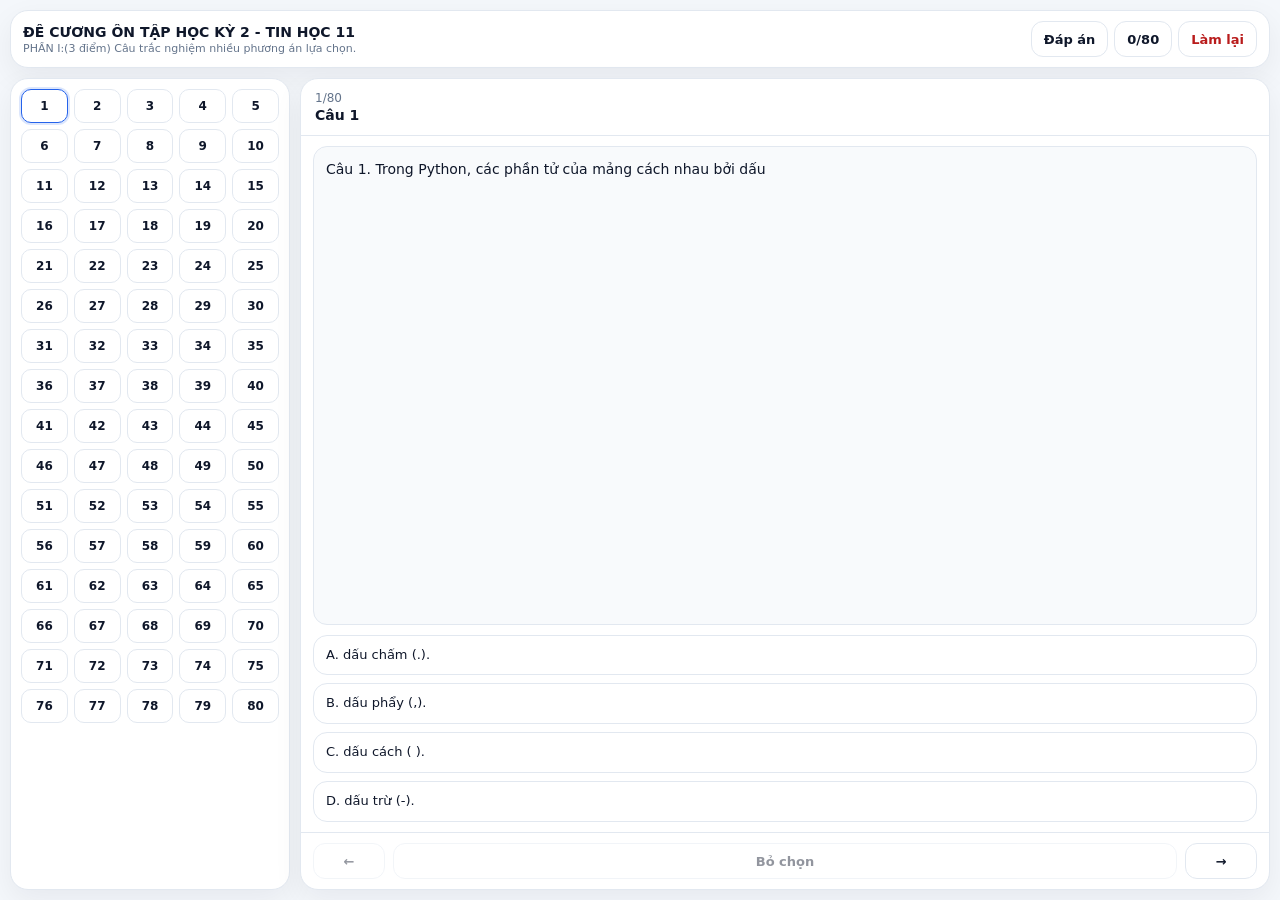
==== v2/index.html @ 0afbe0dc "Add initial CSS styles for the application layout and components - Define CSS variables for colors a" ====
<!DOCTYPE html>
<html lang="vi">
<head>
  <meta charset="UTF-8" />
  <meta name="viewport" content="width=device-width, initial-scale=1.0, viewport-fit=cover" />
  <title>Ôn tập Tin 11 HK2 - 80 câu trắc nghiệm</title>
  <link rel="stylesheet" href="style.css" />
</head>
<body>
  <div class="app">
    <header class="topbar">
      <div class="titlebox">
        <div class="title" id="examTitle">Đang tải…</div>
        <div class="subtitle" id="examSection"></div>
      </div>

      <div class="tools">
        <button class="tool-btn mobile-only" id="openPaletteBtn" type="button">1–80</button>
        <button class="tool-btn" id="toggleAnswerBtn" type="button" aria-pressed="false">Đáp án</button>
        <div class="summary" id="summary">0/80</div>
        <button class="tool-btn danger" id="resetBtn" type="button" title="Xóa toàn bộ lựa chọn">Làm lại</button>
      </div>
    </header>

    <main class="main">
      <aside class="sidebar card">
        <div class="palette" id="paletteDesktop"></div>
      </aside>

      <section class="viewer card">
        <div class="viewer-head">
          <div>
            <div class="q-position" id="qPosition">1/80</div>
            <div class="q-number" id="qNumber">Câu 1</div>
          </div>
          <div class="answer-chip" id="answerChip" hidden>Đáp án: A</div>
        </div>

        <div class="viewer-body">
          <div class="question-text" id="questionText">Đang tải…</div>
          <div class="options" id="options"></div>
        </div>

        <div class="viewer-foot">
          <button class="nav-btn" id="prevBtn" type="button">←</button>
          <button class="nav-btn" id="clearBtn" type="button">Bỏ chọn</button>
          <button class="nav-btn" id="nextBtn" type="button">→</button>
        </div>
      </section>
    </main>
  </div>

  <div class="overlay" id="overlay" hidden>
    <div class="overlay-panel">
      <div class="overlay-head">
        <div class="overlay-title">Chọn câu</div>
        <button class="tool-btn" id="closePaletteBtn" type="button">Đóng</button>
      </div>
      <div class="palette mobile-palette" id="paletteMobile"></div>
    </div>
  </div>

  <script src="javascript.js"></script>
</body>
</html>
---- v2/style.css ----
:root {
  --bg: #f4f7fb;
  --card: #ffffff;
  --line: #e2e8f0;
  --text: #0f172a;
  --muted: #64748b;
  --accent: #2563eb;
  --accent-soft: #eff6ff;
  --green: #15803d;
  --green-soft: #ecfdf5;
  --red: #b91c1c;
  --red-soft: #fef2f2;
  --shadow: 0 10px 30px rgba(15, 23, 42, 0.06);
}

* {
  box-sizing: border-box;
}

html,
body {
  height: 100%;
  margin: 0;
}

body {
  font-family: Inter, system-ui, -apple-system, BlinkMacSystemFont, "Segoe UI", sans-serif;
  background: var(--bg);
  color: var(--text);
  overflow: hidden;
}

button {
  font: inherit;
}

.app {
  height: 100dvh;
  padding: 10px;
  display: grid;
  grid-template-rows: auto 1fr;
  gap: 10px;
}

.card,
.topbar {
  background: var(--card);
  border: 1px solid var(--line);
  border-radius: 18px;
  box-shadow: var(--shadow);
}

.topbar {
  display: flex;
  align-items: center;
  justify-content: space-between;
  gap: 10px;
  padding: 10px 12px;
  min-width: 0;
}

.titlebox {
  flex: 1;
  min-width: 0;
}

.title {
  font-size: 14px;
  font-weight: 700;
  white-space: nowrap;
  overflow: hidden;
  text-overflow: ellipsis;
}

.subtitle {
  margin-top: 2px;
  font-size: 11px;
  color: var(--muted);
  white-space: nowrap;
  overflow: hidden;
  text-overflow: ellipsis;
}

.tools {
  display: flex;
  align-items: center;
  justify-content: flex-end;
  gap: 6px;
  flex-wrap: wrap;
}

.tool-btn,
.nav-btn,
.q-btn,
.option-btn {
  -webkit-tap-highlight-color: transparent;
  touch-action: manipulation;
}

.tool-btn,
.nav-btn {
  min-height: 36px;
  padding: 0 12px;
  border: 1px solid var(--line);
  background: var(--card);
  color: var(--text);
  border-radius: 12px;
  font-size: 13px;
  font-weight: 600;
  cursor: pointer;
  transition: 0.15s ease;
}

.tool-btn:hover,
.nav-btn:hover {
  border-color: #94a3b8;
  background: #f8fafc;
}

.tool-btn.active {
  border-color: var(--accent);
  background: var(--accent-soft);
  color: #1d4ed8;
}

.tool-btn.danger {
  color: var(--red);
}

.tool-btn:disabled,
.nav-btn:disabled {
  opacity: 0.45;
  cursor: not-allowed;
}

.summary {
  min-height: 36px;
  padding: 0 12px;
  display: flex;
  align-items: center;
  justify-content: center;
  border: 1px solid var(--line);
  border-radius: 12px;
  background: var(--card);
  font-size: 13px;
  font-weight: 700;
  white-space: nowrap;
}

.main {
  min-height: 0;
  display: grid;
  grid-template-columns: minmax(240px, 280px) minmax(0, 1fr);
  gap: 10px;
}

.sidebar {
  min-height: 0;
  overflow: auto;
  padding: 10px;
}

.palette {
  display: grid;
  grid-template-columns: repeat(auto-fill, minmax(40px, 1fr));
  gap: 6px;
  align-content: start;
}

.q-btn {
  height: 34px;
  border: 1px solid var(--line);
  background: var(--card);
  color: var(--text);
  border-radius: 10px;
  font-size: 12px;
  font-weight: 700;
  cursor: pointer;
  transition: 0.15s ease;
}

.q-btn:hover {
  border-color: #94a3b8;
  background: #f8fafc;
}

.q-btn.answered {
  background: var(--accent-soft);
  border-color: #bfdbfe;
  color: #1d4ed8;
}

.q-btn.correct {
  background: var(--green-soft);
  border-color: #86efac;
  color: var(--green);
}

.q-btn.wrong {
  background: var(--red-soft);
  border-color: #fca5a5;
  color: var(--red);
}

.q-btn.current {
  border-color: var(--accent);
  box-shadow: 0 0 0 2px rgba(37, 99, 235, 0.16);
}

.viewer {
  min-width: 0;
  min-height: 0;
  display: grid;
  grid-template-rows: auto 1fr auto;
  overflow: hidden;
}

.viewer-head {
  display: flex;
  align-items: center;
  justify-content: space-between;
  gap: 10px;
  padding: 12px 14px;
  border-bottom: 1px solid var(--line);
}

.q-position {
  font-size: 12px;
  color: var(--muted);
}

.q-number {
  margin-top: 2px;
  font-size: 14px;
  font-weight: 700;
}

.answer-chip {
  flex-shrink: 0;
  padding: 8px 10px;
  border-radius: 999px;
  border: 1px solid #86efac;
  background: var(--green-soft);
  color: var(--green);
  font-size: 12px;
  font-weight: 700;
  white-space: nowrap;
}

.viewer-body {
  min-height: 0;
  display: flex;
  flex-direction: column;
  gap: 10px;
  padding: 10px 12px;
  overflow: hidden;
}

.question-text {
  flex: 1 1 auto;
  min-height: 0;
  overflow: auto;
  padding: 12px;
  border: 1px solid var(--line);
  border-radius: 14px;
  background: #f8fafc;
  white-space: pre-wrap;
  word-break: break-word;
  font-size: 14px;
  line-height: 1.5;
  tab-size: 4;
}

.options {
  flex: 0 1 auto;
  overflow: auto;
  display: grid;
  gap: 8px;
}

.option-btn {
  width: 100%;
  text-align: left;
  padding: 10px 12px;
  border: 1px solid var(--line);
  border-radius: 14px;
  background: var(--card);
  color: var(--text);
  cursor: pointer;
  transition: 0.15s ease;
  white-space: pre-wrap;
  word-break: break-word;
  font-size: 13px;
  line-height: 1.45;
}

.option-btn:hover {
  border-color: #94a3b8;
  background: #f8fafc;
}

.option-btn.selected {
  border-color: var(--accent);
  background: var(--accent-soft);
}

.option-btn.correct {
  border-color: #86efac;
  background: var(--green-soft);
  color: #166534;
}

.option-btn.wrong {
  border-color: #fca5a5;
  background: var(--red-soft);
  color: #991b1b;
}

.viewer-foot {
  display: grid;
  grid-template-columns: 72px 1fr 72px;
  gap: 8px;
  padding: 10px 12px;
  border-top: 1px solid var(--line);
}

.overlay {
  position: fixed;
  inset: 0;
  z-index: 50;
  background: rgba(15, 23, 42, 0.45);
  padding: 8px;
}

.overlay-panel {
  height: calc(100dvh - 16px);
  background: var(--card);
  border: 1px solid var(--line);
  border-radius: 18px;
  box-shadow: var(--shadow);
  display: grid;
  grid-template-rows: auto 1fr;
  gap: 10px;
  padding: 10px;
  overflow: hidden;
}

.overlay-head {
  display: flex;
  align-items: center;
  justify-content: space-between;
  gap: 8px;
}

.overlay-title {
  font-size: 14px;
  font-weight: 700;
}

.mobile-palette {
  overflow: auto;
}

.mobile-only {
  display: none;
}

[hidden] {
  display: none !important;
}

.q-btn:focus-visible,
.tool-btn:focus-visible,
.nav-btn:focus-visible,
.option-btn:focus-visible {
  outline: 2px solid rgba(37, 99, 235, 0.2);
  outline-offset: 2px;
}

*::-webkit-scrollbar {
  width: 10px;
  height: 10px;
}

*::-webkit-scrollbar-track {
  background: transparent;
}

*::-webkit-scrollbar-thumb {
  background: #cbd5e1;
  border-radius: 999px;
  border: 2px solid transparent;
  background-clip: padding-box;
}

@media (max-width: 900px) {
  .app {
    padding: 8px;
    gap: 8px;
  }

  .main {
    grid-template-columns: 1fr;
  }

  .sidebar {
    display: none;
  }

  .mobile-only {
    display: inline-flex;
  }

  .subtitle {
    display: none;
  }

  .topbar {
    padding: 8px 10px;
  }

  .title {
    font-size: 13px;
  }

  .viewer-head {
    padding: 10px 12px;
  }

  .viewer-body {
    padding: 8px 10px;
  }

  .question-text {
    padding: 10px;
    font-size: 13px;
    line-height: 1.45;
  }

  .option-btn {
    padding: 10px;
    font-size: 12.5px;
  }

  .viewer-foot {
    grid-template-columns: 60px 1fr 60px;
    padding: 8px 10px;
  }

  .palette {
    grid-template-columns: repeat(auto-fill, minmax(42px, 1fr));
  }
}

@media (max-height: 720px) {
  .question-text {
    font-size: 13px;
    line-height: 1.4;
  }

  .option-btn {
    font-size: 12.5px;
    padding: 9px 10px;
  }

  .q-btn {
    height: 32px;
  }
}
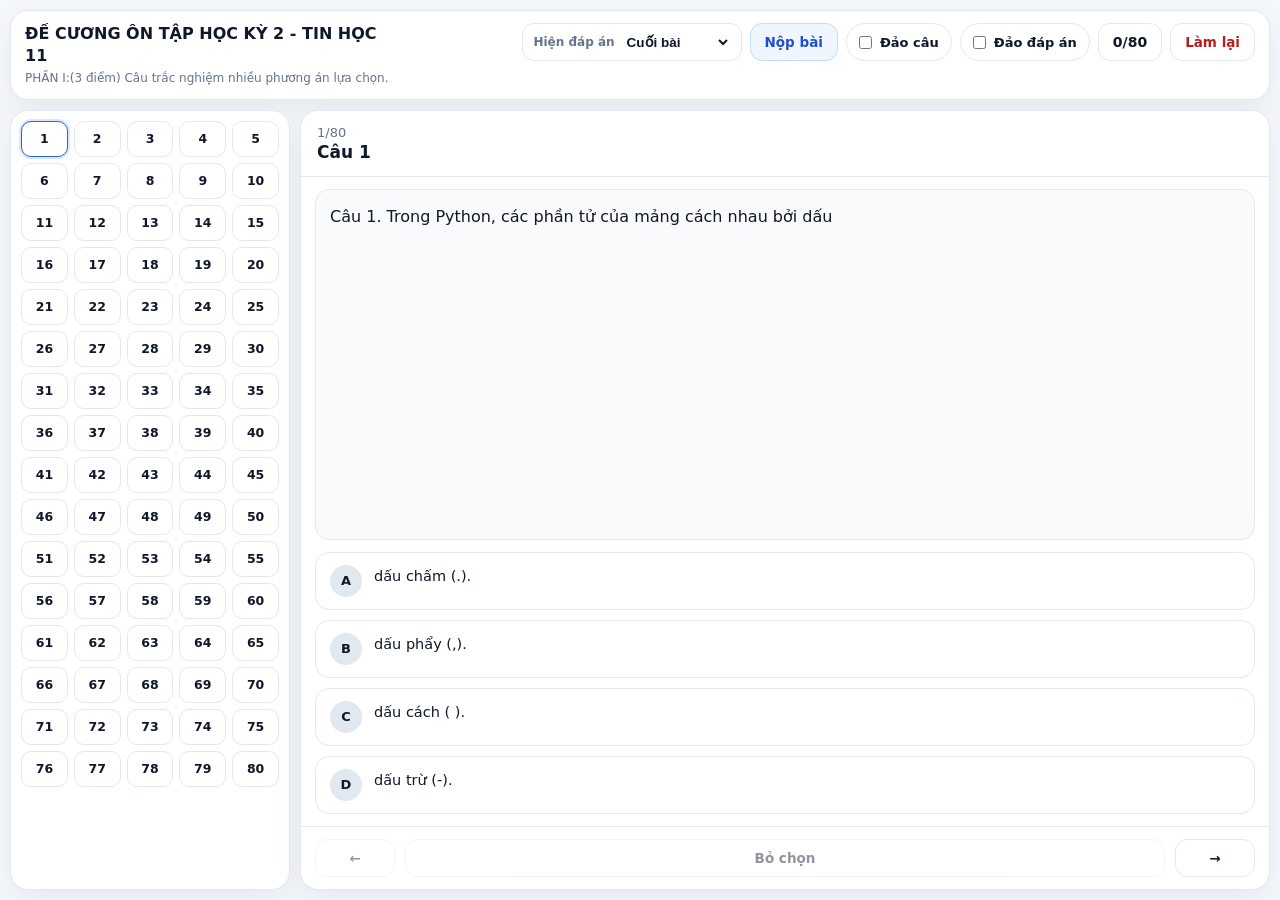
==== commit d19b9f0a: "feat: enhance exam interface with answer reveal options and improved styling" ====
--- a/v2/index.html
+++ b/v2/index.html
@@ -16,7 +16,22 @@
 
       <div class="tools">
         <button class="tool-btn mobile-only" id="openPaletteBtn" type="button">1–80</button>
-        <button class="tool-btn" id="toggleAnswerBtn" type="button" aria-pressed="false">Đáp án</button>
+        <label class="tool-field mode-field" for="revealModeSelect">
+          <span class="tool-label">Hiện đáp án</span>
+          <select class="tool-select" id="revealModeSelect">
+            <option value="submit">Cuối bài</option>
+            <option value="instant">Chọn xong</option>
+          </select>
+        </label>
+        <button class="tool-btn accent" id="submitBtn" type="button">Nộp bài</button>
+        <label class="toggle-chip" for="shuffleQuestionsToggle">
+          <input id="shuffleQuestionsToggle" type="checkbox" />
+          <span>Đảo câu</span>
+        </label>
+        <label class="toggle-chip" for="shuffleOptionsToggle">
+          <input id="shuffleOptionsToggle" type="checkbox" />
+          <span>Đảo đáp án</span>
+        </label>
         <div class="summary" id="summary">0/80</div>
         <button class="tool-btn danger" id="resetBtn" type="button" title="Xóa toàn bộ lựa chọn">Làm lại</button>
       </div>
--- a/v2/style.css
+++ b/v2/style.css
@@ -52,10 +52,11 @@
 
 .topbar {
   display: flex;
-  align-items: center;
+  align-items: flex-start;
   justify-content: space-between;
-  gap: 10px;
-  padding: 10px 12px;
+  flex-wrap: wrap;
+  gap: 12px;
+  padding: 12px 14px;
   min-width: 0;
 }
 
@@ -65,28 +66,36 @@
 }
 
 .title {
-  font-size: 14px;
-  font-weight: 700;
-  white-space: nowrap;
+  font-size: 16px;
+  font-weight: 700;
+  line-height: 1.35;
+  white-space: normal;
+  display: -webkit-box;
+  -webkit-box-orient: vertical;
+  -webkit-line-clamp: 2;
   overflow: hidden;
-  text-overflow: ellipsis;
 }
 
 .subtitle {
-  margin-top: 2px;
-  font-size: 11px;
+  margin-top: 4px;
+  font-size: 12px;
+  line-height: 1.4;
   color: var(--muted);
-  white-space: nowrap;
+  white-space: normal;
+  display: -webkit-box;
+  -webkit-box-orient: vertical;
+  -webkit-line-clamp: 2;
   overflow: hidden;
-  text-overflow: ellipsis;
 }
 
 .tools {
   display: flex;
   align-items: center;
   justify-content: flex-end;
-  gap: 6px;
+  gap: 8px;
   flex-wrap: wrap;
+  flex: 1 1 460px;
+  min-width: 0;
 }
 
 .tool-btn,
@@ -99,13 +108,13 @@
 
 .tool-btn,
 .nav-btn {
-  min-height: 36px;
-  padding: 0 12px;
+  min-height: 38px;
+  padding: 0 14px;
   border: 1px solid var(--line);
   background: var(--card);
   color: var(--text);
   border-radius: 12px;
-  font-size: 13px;
+  font-size: 13.5px;
   font-weight: 600;
   cursor: pointer;
   transition: 0.15s ease;
@@ -123,6 +132,12 @@
   color: #1d4ed8;
 }
 
+.tool-btn.accent {
+  border-color: #bfdbfe;
+  background: var(--accent-soft);
+  color: #1d4ed8;
+}
+
 .tool-btn.danger {
   color: var(--red);
 }
@@ -133,16 +148,74 @@
   cursor: not-allowed;
 }
 
+.tool-field {
+  min-height: 38px;
+  max-width: 100%;
+  padding: 0 10px;
+  display: inline-flex;
+  align-items: center;
+  gap: 8px;
+  border: 1px solid var(--line);
+  border-radius: 12px;
+  background: var(--card);
+}
+
+.mode-field {
+  min-width: 0;
+}
+
+.tool-label {
+  flex-shrink: 0;
+  color: var(--muted);
+  font-size: 12px;
+  font-weight: 700;
+  white-space: nowrap;
+}
+
+.tool-select {
+  min-width: 108px;
+  max-width: 100%;
+  border: 0;
+  padding: 0;
+  background: transparent;
+  color: var(--text);
+  font-size: 13.5px;
+  font-weight: 700;
+  outline: none;
+}
+
+.toggle-chip {
+  min-height: 38px;
+  max-width: 100%;
+  padding: 0 12px;
+  display: inline-flex;
+  align-items: center;
+  gap: 8px;
+  border: 1px solid var(--line);
+  border-radius: 999px;
+  background: var(--card);
+  color: var(--text);
+  font-size: 13px;
+  font-weight: 700;
+  cursor: pointer;
+  user-select: none;
+}
+
+.toggle-chip input {
+  margin: 0;
+  accent-color: var(--accent);
+}
+
 .summary {
-  min-height: 36px;
-  padding: 0 12px;
+  min-height: 38px;
+  padding: 0 14px;
   display: flex;
   align-items: center;
   justify-content: center;
   border: 1px solid var(--line);
   border-radius: 12px;
   background: var(--card);
-  font-size: 13px;
+  font-size: 14px;
   font-weight: 700;
   white-space: nowrap;
 }
@@ -168,12 +241,12 @@
 }
 
 .q-btn {
-  height: 34px;
+  height: 36px;
   border: 1px solid var(--line);
   background: var(--card);
   color: var(--text);
   border-radius: 10px;
-  font-size: 12px;
+  font-size: 12.5px;
   font-weight: 700;
   cursor: pointer;
   transition: 0.15s ease;
@@ -220,29 +293,29 @@
   align-items: center;
   justify-content: space-between;
   gap: 10px;
-  padding: 12px 14px;
+  padding: 14px 16px;
   border-bottom: 1px solid var(--line);
 }
 
 .q-position {
-  font-size: 12px;
+  font-size: 13px;
   color: var(--muted);
 }
 
 .q-number {
   margin-top: 2px;
-  font-size: 14px;
+  font-size: 17px;
   font-weight: 700;
 }
 
 .answer-chip {
   flex-shrink: 0;
-  padding: 8px 10px;
+  padding: 9px 12px;
   border-radius: 999px;
   border: 1px solid #86efac;
   background: var(--green-soft);
   color: var(--green);
-  font-size: 12px;
+  font-size: 13px;
   font-weight: 700;
   white-space: nowrap;
 }
@@ -251,8 +324,8 @@
   min-height: 0;
   display: flex;
   flex-direction: column;
-  gap: 10px;
-  padding: 10px 12px;
+  gap: 12px;
+  padding: 12px 14px;
   overflow: hidden;
 }
 
@@ -260,14 +333,14 @@
   flex: 1 1 auto;
   min-height: 0;
   overflow: auto;
-  padding: 12px;
+  padding: 14px;
   border: 1px solid var(--line);
   border-radius: 14px;
   background: #f8fafc;
   white-space: pre-wrap;
   word-break: break-word;
-  font-size: 14px;
-  line-height: 1.5;
+  font-size: 16px;
+  line-height: 1.6;
   tab-size: 4;
 }
 
@@ -275,13 +348,17 @@
   flex: 0 1 auto;
   overflow: auto;
   display: grid;
-  gap: 8px;
+  gap: 10px;
 }
 
 .option-btn {
   width: 100%;
   text-align: left;
-  padding: 10px 12px;
+  padding: 12px 14px;
+  display: grid;
+  grid-template-columns: auto minmax(0, 1fr);
+  align-items: start;
+  gap: 12px;
   border: 1px solid var(--line);
   border-radius: 14px;
   background: var(--card);
@@ -290,8 +367,25 @@
   transition: 0.15s ease;
   white-space: pre-wrap;
   word-break: break-word;
+  font-size: 14.5px;
+  line-height: 1.55;
+}
+
+.option-label {
+  width: 32px;
+  height: 32px;
+  display: inline-flex;
+  align-items: center;
+  justify-content: center;
+  border-radius: 999px;
+  background: #e2e8f0;
+  color: #0f172a;
   font-size: 13px;
-  line-height: 1.45;
+  font-weight: 800;
+}
+
+.option-copy {
+  min-width: 0;
 }
 
 .option-btn:hover {
@@ -310,17 +404,42 @@
   color: #166534;
 }
 
+.option-btn.correct .option-label {
+  background: #bbf7d0;
+  color: #166534;
+}
+
 .option-btn.wrong {
   border-color: #fca5a5;
   background: var(--red-soft);
   color: #991b1b;
 }
 
+.option-btn.wrong .option-label {
+  background: #fecaca;
+  color: #991b1b;
+}
+
+.option-btn.selected .option-label {
+  background: #bfdbfe;
+  color: #1d4ed8;
+}
+
+.option-btn.correct.selected .option-label {
+  background: #bbf7d0;
+  color: #166534;
+}
+
+.option-btn.wrong.selected .option-label {
+  background: #fecaca;
+  color: #991b1b;
+}
+
 .viewer-foot {
   display: grid;
-  grid-template-columns: 72px 1fr 72px;
-  gap: 8px;
-  padding: 10px 12px;
+  grid-template-columns: 80px 1fr 80px;
+  gap: 10px;
+  padding: 12px 14px;
   border-top: 1px solid var(--line);
 }
 
@@ -416,35 +535,46 @@
   }
 
   .topbar {
-    padding: 8px 10px;
+    padding: 10px 12px;
+  }
+
+  .tools {
+    width: 100%;
+    justify-content: flex-start;
   }
 
   .title {
-    font-size: 13px;
+    font-size: 14px;
   }
 
   .viewer-head {
+    padding: 12px 14px;
+  }
+
+  .viewer-body {
     padding: 10px 12px;
   }
 
-  .viewer-body {
-    padding: 8px 10px;
-  }
-
   .question-text {
-    padding: 10px;
-    font-size: 13px;
-    line-height: 1.45;
+    padding: 12px;
+    font-size: 14.5px;
+    line-height: 1.5;
   }
 
   .option-btn {
-    padding: 10px;
-    font-size: 12.5px;
+    padding: 11px 12px;
+    font-size: 13.5px;
+    gap: 10px;
+  }
+
+  .option-label {
+    width: 30px;
+    height: 30px;
   }
 
   .viewer-foot {
-    grid-template-columns: 60px 1fr 60px;
-    padding: 8px 10px;
+    grid-template-columns: 64px 1fr 64px;
+    padding: 10px 12px;
   }
 
   .palette {
@@ -454,13 +584,13 @@
 
 @media (max-height: 720px) {
   .question-text {
+    font-size: 14px;
+    line-height: 1.45;
+  }
+
+  .option-btn {
     font-size: 13px;
-    line-height: 1.4;
-  }
-
-  .option-btn {
-    font-size: 12.5px;
-    padding: 9px 10px;
+    padding: 10px 12px;
   }
 
   .q-btn {
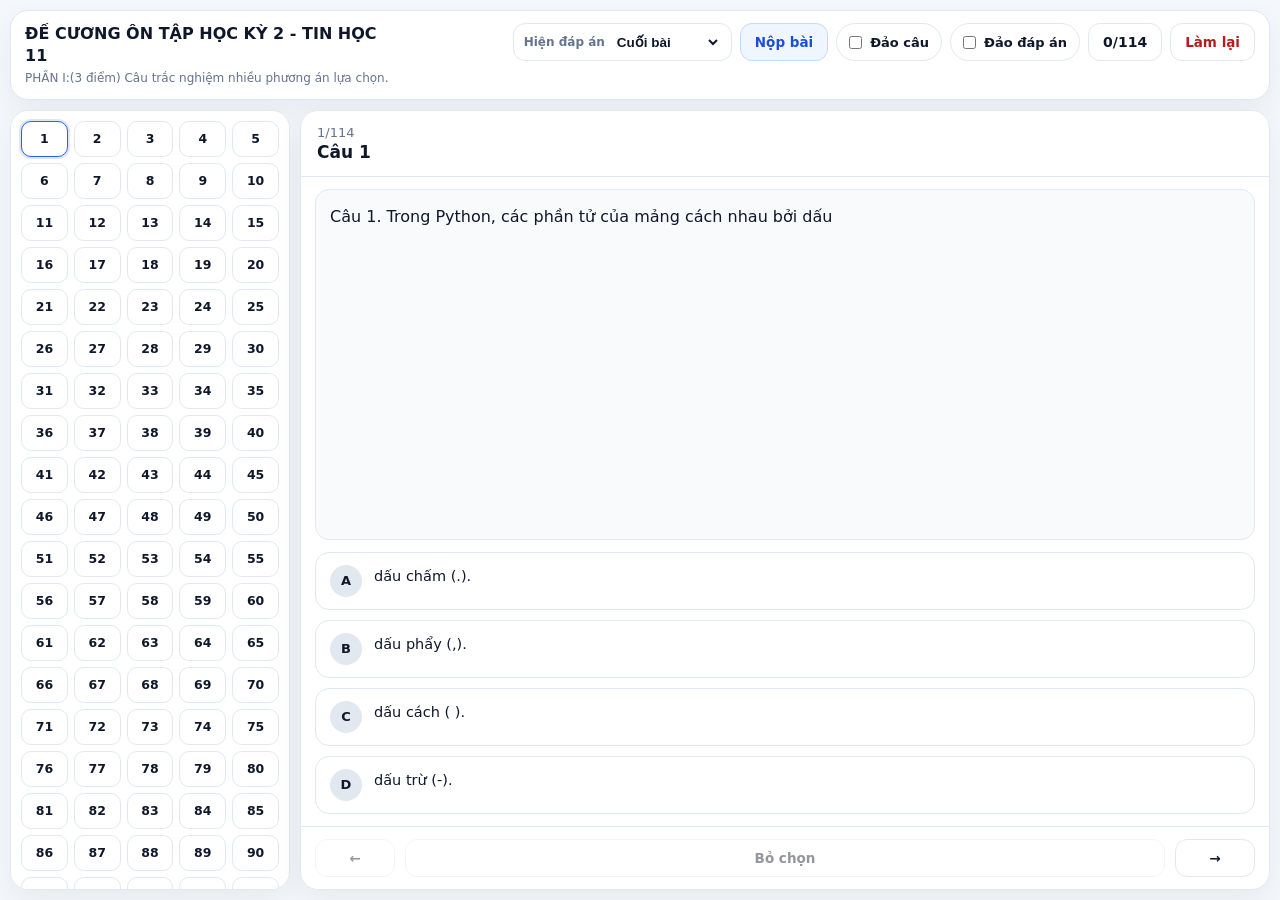
==== commit 97c23eeb: "feat: update exam interface with improved titles and button labels; add new questions to the questio" ====
--- a/v2/index.html
+++ b/v2/index.html
@@ -3,7 +3,7 @@
 <head>
   <meta charset="UTF-8" />
   <meta name="viewport" content="width=device-width, initial-scale=1.0, viewport-fit=cover" />
-  <title>Ôn tập Tin 11 HK2 - 80 câu trắc nghiệm</title>
+  <title>Ôn tập Tin 11 HK2 - trắc nghiệm</title>
   <link rel="stylesheet" href="style.css" />
 </head>
 <body>
@@ -15,7 +15,7 @@
       </div>
 
       <div class="tools">
-        <button class="tool-btn mobile-only" id="openPaletteBtn" type="button">1–80</button>
+        <button class="tool-btn mobile-only" id="openPaletteBtn" type="button">Câu</button>
         <label class="tool-field mode-field" for="revealModeSelect">
           <span class="tool-label">Hiện đáp án</span>
           <select class="tool-select" id="revealModeSelect">
@@ -32,7 +32,7 @@
           <input id="shuffleOptionsToggle" type="checkbox" />
           <span>Đảo đáp án</span>
         </label>
-        <div class="summary" id="summary">0/80</div>
+        <div class="summary" id="summary">0/0</div>
         <button class="tool-btn danger" id="resetBtn" type="button" title="Xóa toàn bộ lựa chọn">Làm lại</button>
       </div>
     </header>
@@ -45,7 +45,7 @@
       <section class="viewer card">
         <div class="viewer-head">
           <div>
-            <div class="q-position" id="qPosition">1/80</div>
+            <div class="q-position" id="qPosition">0/0</div>
             <div class="q-number" id="qNumber">Câu 1</div>
           </div>
           <div class="answer-chip" id="answerChip" hidden>Đáp án: A</div>
--- a/v2/style.css
+++ b/v2/style.css
@@ -10,6 +10,17 @@
   --green-soft: #ecfdf5;
   --red: #b91c1c;
   --red-soft: #fef2f2;
+  --code-bg: #0f172a;
+  --code-border: #1e293b;
+  --code-text: #e2e8f0;
+  --code-comment: #94a3b8;
+  --code-keyword: #f59e0b;
+  --code-builtin: #67e8f9;
+  --code-string: #86efac;
+  --code-number: #fda4af;
+  --inline-code-bg: #e0f2fe;
+  --inline-code-border: #bae6fd;
+  --inline-code-text: #0c4a6e;
   --shadow: 0 10px 30px rgba(15, 23, 42, 0.06);
 }
 
@@ -120,6 +131,13 @@
   transition: 0.15s ease;
 }
 
+.tool-btn,
+.tool-field,
+.toggle-chip,
+.summary {
+  min-width: 0;
+}
+
 .tool-btn:hover,
 .nav-btn:hover {
   border-color: #94a3b8;
@@ -201,6 +219,13 @@
   user-select: none;
 }
 
+.toggle-chip span {
+  min-width: 0;
+  overflow: hidden;
+  text-overflow: ellipsis;
+  white-space: nowrap;
+}
+
 .toggle-chip input {
   margin: 0;
   accent-color: var(--accent);
@@ -334,14 +359,77 @@
   min-height: 0;
   overflow: auto;
   padding: 14px;
+  display: flex;
+  flex-direction: column;
+  gap: 12px;
   border: 1px solid var(--line);
   border-radius: 14px;
   background: #f8fafc;
-  white-space: pre-wrap;
+  white-space: normal;
   word-break: break-word;
   font-size: 16px;
   line-height: 1.6;
   tab-size: 4;
+}
+
+.question-stem {
+  white-space: pre-wrap;
+}
+
+.question-code {
+  margin: 0;
+  border: 1px solid var(--code-border);
+  border-radius: 14px;
+  background: linear-gradient(180deg, #111827 0%, var(--code-bg) 100%);
+  color: var(--code-text);
+  overflow-x: auto;
+  box-shadow: inset 0 1px 0 rgba(255, 255, 255, 0.04);
+}
+
+.question-code code {
+  display: block;
+  min-width: max-content;
+  padding: 14px 16px;
+  font-family: Consolas, "Courier New", monospace;
+  font-size: 13.5px;
+  line-height: 1.6;
+  white-space: pre;
+  tab-size: 4;
+}
+
+.inline-code {
+  display: inline-block;
+  padding: 0.08em 0.45em;
+  border: 1px solid var(--inline-code-border);
+  border-radius: 8px;
+  background: var(--inline-code-bg);
+  color: var(--inline-code-text);
+  font-family: Consolas, "Courier New", monospace;
+  font-size: 0.92em;
+  line-height: 1.45;
+  white-space: break-spaces;
+}
+
+.code-token.comment {
+  color: var(--code-comment);
+  font-style: italic;
+}
+
+.code-token.keyword {
+  color: var(--code-keyword);
+  font-weight: 700;
+}
+
+.code-token.builtin {
+  color: var(--code-builtin);
+}
+
+.code-token.string {
+  color: var(--code-string);
+}
+
+.code-token.number {
+  color: var(--code-number);
 }
 
 .options {
@@ -535,16 +623,94 @@
   }
 
   .topbar {
+    gap: 8px;
     padding: 10px 12px;
   }
 
   .tools {
     width: 100%;
-    justify-content: flex-start;
+    display: grid;
+    grid-template-columns: auto minmax(0, 1fr) minmax(0, 1fr) auto;
+    justify-content: stretch;
+    align-items: stretch;
+    gap: 6px;
   }
 
   .title {
     font-size: 14px;
+    -webkit-line-clamp: 1;
+  }
+
+  .tool-btn,
+  .tool-field,
+  .toggle-chip,
+  .summary {
+    min-height: 34px;
+  }
+
+  .tool-btn,
+  .summary {
+    padding: 0 10px;
+    font-size: 12.5px;
+    border-radius: 11px;
+  }
+
+  .tool-field {
+    padding: 0 8px;
+    gap: 6px;
+  }
+
+  .tool-label {
+    font-size: 11px;
+  }
+
+  .tool-select {
+    min-width: 0;
+    width: 100%;
+    font-size: 12.5px;
+  }
+
+  .toggle-chip {
+    padding: 0 10px;
+    gap: 6px;
+    justify-content: center;
+    font-size: 12px;
+  }
+
+  #openPaletteBtn {
+    grid-column: 1;
+    grid-row: 1;
+    justify-content: center;
+  }
+
+  .mode-field {
+    grid-column: 2 / 4;
+    grid-row: 1;
+  }
+
+  #submitBtn {
+    grid-column: 4;
+    grid-row: 1;
+  }
+
+  #summary {
+    grid-column: 1;
+    grid-row: 2;
+  }
+
+  #shuffleQuestionsToggle {
+    grid-column: 2;
+    grid-row: 2;
+  }
+
+  #shuffleOptionsToggle {
+    grid-column: 3;
+    grid-row: 2;
+  }
+
+  #resetBtn {
+    grid-column: 4;
+    grid-row: 2;
   }
 
   .viewer-head {
@@ -561,6 +727,10 @@
     line-height: 1.5;
   }
 
+  .question-code code {
+    font-size: 12.5px;
+  }
+
   .option-btn {
     padding: 11px 12px;
     font-size: 13.5px;
@@ -582,12 +752,27 @@
   }
 }
 
+@media (max-width: 560px) {
+  .tool-label {
+    display: none;
+  }
+
+  .mode-field {
+    padding-inline: 10px;
+  }
+}
+
 @media (max-height: 720px) {
   .question-text {
     font-size: 14px;
     line-height: 1.45;
   }
 
+  .question-code code {
+    font-size: 12px;
+    line-height: 1.5;
+  }
+
   .option-btn {
     font-size: 13px;
     padding: 10px 12px;
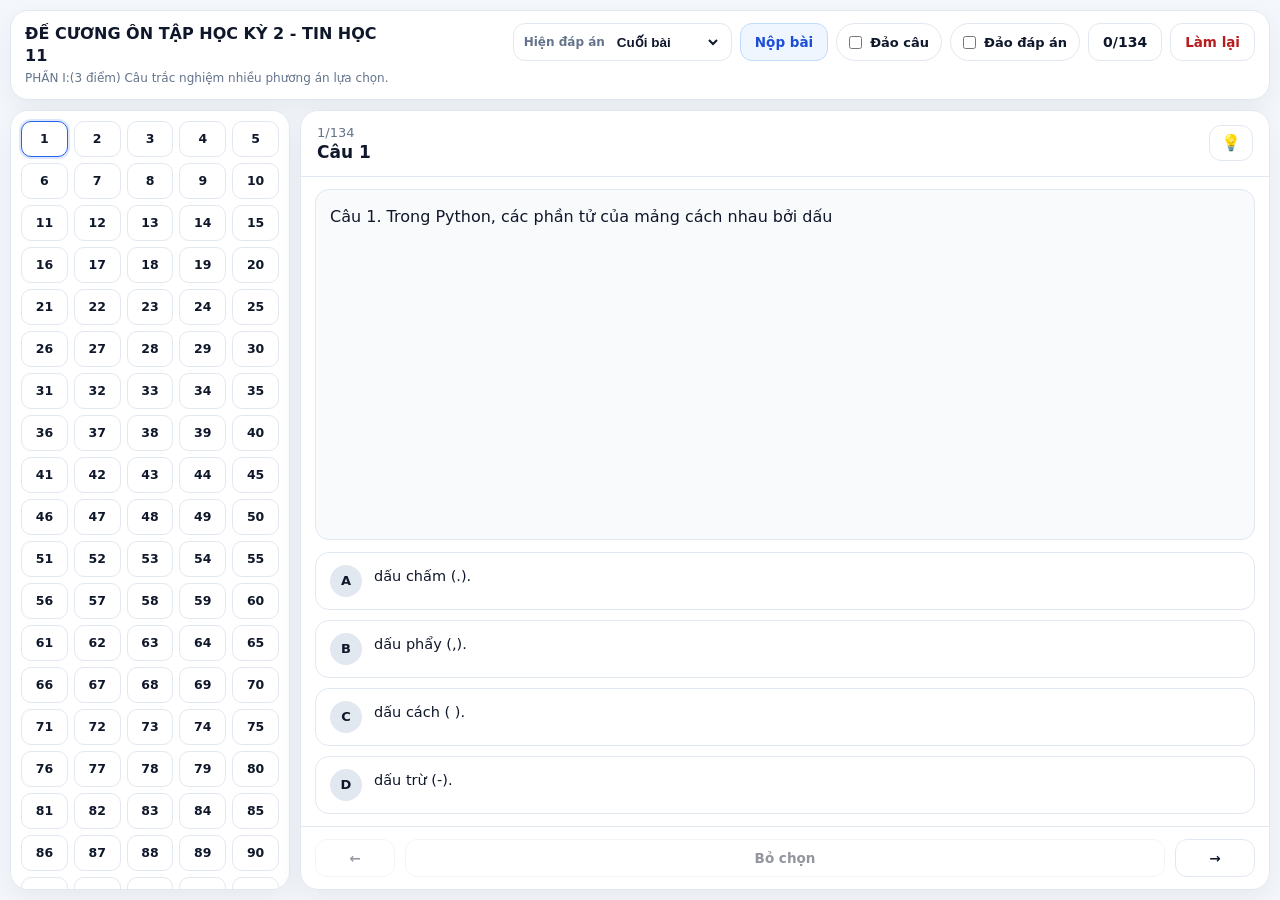
==== commit a3b78412: "them giai thich" ====
--- a/v2/index.html
+++ b/v2/index.html
@@ -48,11 +48,15 @@
             <div class="q-position" id="qPosition">0/0</div>
             <div class="q-number" id="qNumber">Câu 1</div>
           </div>
-          <div class="answer-chip" id="answerChip" hidden>Đáp án: A</div>
+          <div class="viewer-head-right">
+            <button class="bulb-btn" id="explainBtn" type="button" title="Xem giải thích">💡</button>
+            <div class="answer-chip" id="answerChip" hidden>Đáp án: A</div>
+          </div>
         </div>
 
         <div class="viewer-body">
           <div class="question-text" id="questionText">Đang tải…</div>
+          <div class="explain-box" id="explainBox" hidden></div>
           <div class="options" id="options"></div>
         </div>
 
--- a/v2/style.css
+++ b/v2/style.css
@@ -322,6 +322,60 @@
   border-bottom: 1px solid var(--line);
 }
 
+.viewer-head-right {
+  display: flex;
+  align-items: center;
+  gap: 8px;
+  flex-shrink: 0;
+}
+
+.bulb-btn {
+  min-height: 36px;
+  padding: 0 11px;
+  border: 1px solid var(--line);
+  background: var(--card);
+  border-radius: 12px;
+  font-size: 16px;
+  line-height: 1;
+  cursor: pointer;
+  transition: 0.15s ease;
+  -webkit-tap-highlight-color: transparent;
+  touch-action: manipulation;
+}
+
+.bulb-btn:hover {
+  border-color: #fcd34d;
+  background: #fffbeb;
+}
+
+.bulb-btn.active {
+  border-color: #fbbf24;
+  background: #fef9c3;
+  box-shadow: 0 0 0 2px rgba(251, 191, 36, 0.2);
+}
+
+.explain-box {
+  flex: 0 0 auto;
+  max-height: 140px;
+  overflow: auto;
+  padding: 10px 14px;
+  border: 1px solid #fde68a;
+  border-radius: 14px;
+  background: #fffbeb;
+  color: #78350f;
+  font-size: 14px;
+  line-height: 1.65;
+}
+
+.explain-label {
+  font-size: 11px;
+  font-weight: 800;
+  letter-spacing: 0.06em;
+  text-transform: uppercase;
+  color: #b45309;
+  margin-bottom: 5px;
+}
+
 .q-position {
   font-size: 13px;
   color: var(--muted);
